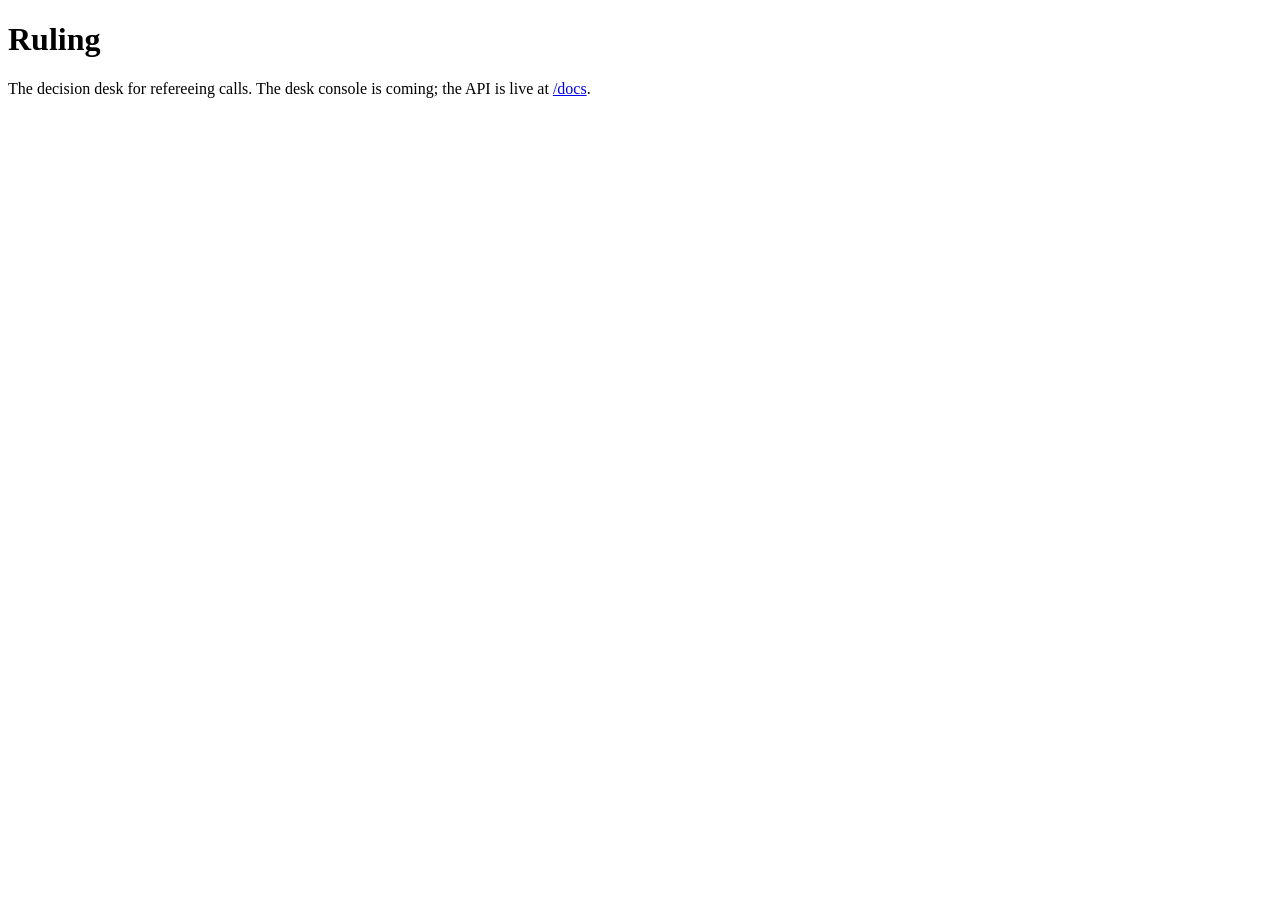
==== web/index.html @ eccac8b1 "build: containerise the desk API and deploy it with azd remote builds" ====
<!doctype html>
<html lang="en">
<head>
  <meta charset="utf-8">
  <meta name="viewport" content="width=device-width, initial-scale=1">
  <title>Ruling</title>
</head>
<body>
  <h1>Ruling</h1>
  <p>The decision desk for refereeing calls. The desk console is coming; the API is live at <a href="/docs">/docs</a>.</p>
</body>
</html>
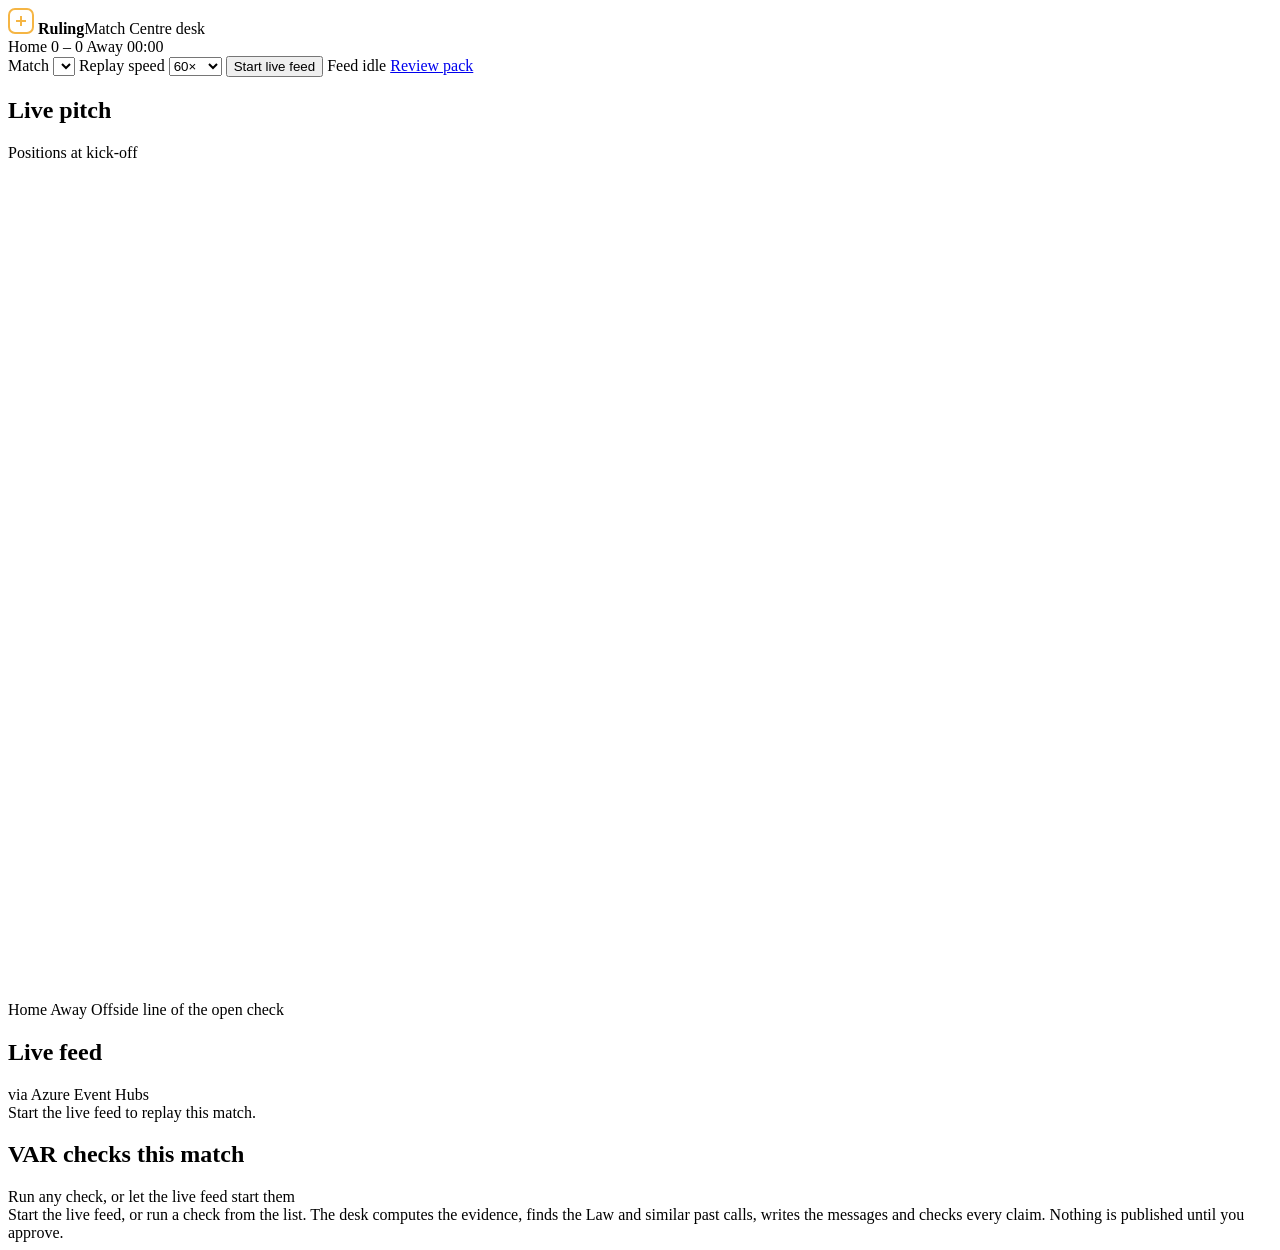
==== commit d0729f72: "feat(web): the desk console, with the live pitch, VAR checks and the approval step Checks already fi" ====
--- a/web/index.html
+++ b/web/index.html
@@ -1,12 +1,62 @@
 <!doctype html>
 <html lang="en">
 <head>
-  <meta charset="utf-8">
-  <meta name="viewport" content="width=device-width, initial-scale=1">
-  <title>Ruling</title>
+<meta charset="utf-8">
+<meta name="viewport" content="width=device-width, initial-scale=1">
+<title>Ruling · Match Centre desk</title>
+<link rel="preconnect" href="https://fonts.googleapis.com">
+<link href="https://fonts.googleapis.com/css2?family=IBM+Plex+Mono:wght@400;500;600&family=IBM+Plex+Sans:wght@400;500;600;700&display=swap" rel="stylesheet">
+<link rel="stylesheet" href="styles.css">
+<link rel="icon" href="favicon.svg" type="image/svg+xml">
 </head>
 <body>
-  <h1>Ruling</h1>
-  <p>The decision desk for refereeing calls. The desk console is coming; the API is live at <a href="/docs">/docs</a>.</p>
+<header class="bar">
+  <div class="brand">
+    <svg width="26" height="26" viewBox="0 0 26 26" aria-hidden="true"><rect x="1" y="1" width="24" height="24" rx="6" fill="none" stroke="#F5B544" stroke-width="2"/><path d="M8 13h10M13 8v10" stroke="#F5B544" stroke-width="2"/></svg>
+    <b>Ruling</b><span class="muted">Match Centre desk</span>
+  </div>
+  <div class="scoreline" aria-live="polite">
+    <span class="team"><span class="dot" id="home-dot"></span><span id="home-name">Home</span></span>
+    <span class="score" id="score">0 – 0</span>
+    <span class="team"><span id="away-name">Away</span><span class="dot" id="away-dot"></span></span>
+    <span class="mono muted" id="clock">00:00</span>
+  </div>
+  <div class="controls">
+    <label class="sr-only" for="match">Match</label>
+    <select class="field" id="match"></select>
+    <label class="small muted" for="speed">Replay speed</label>
+    <select class="field" id="speed"><option value="30">30×</option><option value="60" selected>60×</option><option value="120">120×</option></select>
+    <button type="button" class="btn primary small" id="start">Start live feed</button>
+    <span class="live-chip idle" id="live-chip">Feed idle</span>
+    <a class="small" id="review-link" href="review.html">Review pack</a>
+  </div>
+</header>
+
+<main class="layout">
+  <section class="col-main" aria-label="Live match">
+    <div class="panel">
+      <div class="panel-head"><h2>Live pitch</h2><span class="small muted" id="pitch-note">Positions at kick-off</span></div>
+      <svg class="pitch" id="pitch" viewBox="-12 -12 654 432" role="img" aria-label="The pitch with all players and the ball"></svg>
+      <div class="legend">
+        <span><span class="dot" id="legend-home"></span><span id="legend-home-name">Home</span></span>
+        <span><span class="dot" id="legend-away"></span><span id="legend-away-name">Away</span></span>
+        <span><span style="width:16px;border-top:2px dashed #FF6B6B"></span>Offside line of the open check</span>
+      </div>
+    </div>
+    <div class="panel">
+      <div class="panel-head"><h2>Live feed</h2><span class="small muted">via Azure Event Hubs</span></div>
+      <div class="ticker" id="ticker" aria-live="polite"><div class="muted">Start the live feed to replay this match.</div></div>
+    </div>
+    <div class="panel">
+      <div class="panel-head"><h2>VAR checks this match</h2><span class="small muted">Run any check, or let the live feed start them</span></div>
+      <div class="checks" id="checks"></div>
+    </div>
+  </section>
+
+  <section class="col-side" id="check" aria-label="Active VAR check" aria-live="polite">
+    <div class="panel empty">Start the live feed, or run a check from the list. The desk computes the evidence, finds the Law and similar past calls, writes the messages and checks every claim. Nothing is published until you approve.</div>
+  </section>
+</main>
+<script type="module" src="js/desk.js"></script>
 </body>
 </html>
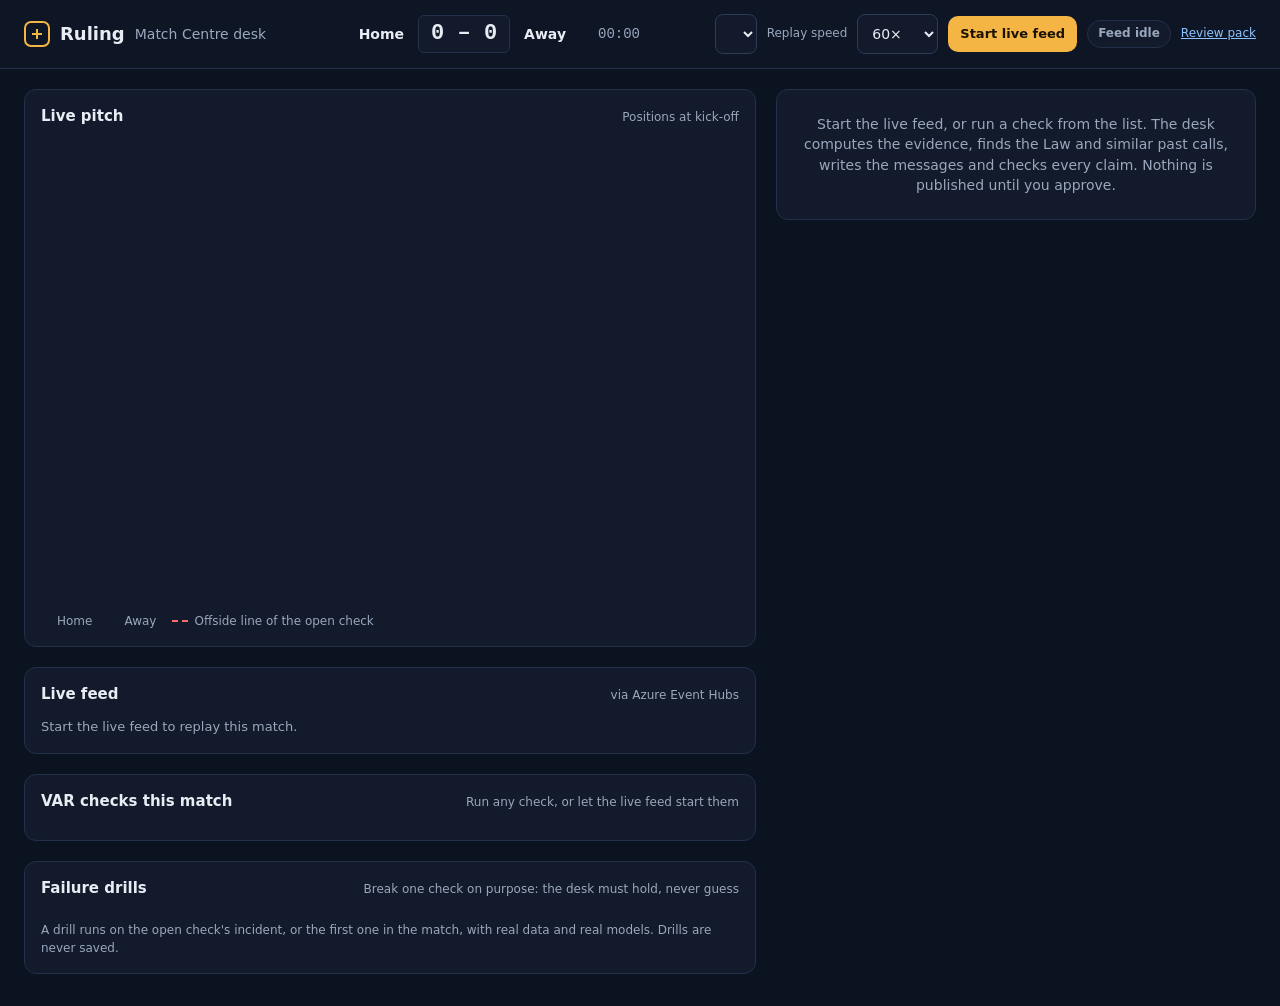
==== commit 69d53483: "feat(web): failure drills on the desk, a stale-feed warning, and live rows for every check A drills " ====
--- a/web/index.html
+++ b/web/index.html
@@ -51,6 +51,11 @@
       <div class="panel-head"><h2>VAR checks this match</h2><span class="small muted">Run any check, or let the live feed start them</span></div>
       <div class="checks" id="checks"></div>
     </div>
+    <div class="panel">
+      <div class="panel-head"><h2>Failure drills</h2><span class="small muted">Break one check on purpose: the desk must hold, never guess</span></div>
+      <div class="drills" id="drills"></div>
+      <p class="small muted" style="margin:10px 0 0">A drill runs on the open check's incident, or the first one in the match, with real data and real models. Drills are never saved.</p>
+    </div>
   </section>
 
   <section class="col-side" id="check" aria-label="Active VAR check" aria-live="polite">
--- a/web/styles.css
+++ b/web/styles.css
@@ -0,0 +1,141 @@
+/* Ruling desk: tokens from the Claude Design canvas "Ruling Desk Console". */
+:root {
+  --ground: #0B1220;
+  --bar: #0E1626;
+  --panel: #121A2B;
+  --inset: #0E1626;
+  --line: #22304A;
+  --line-strong: #2C3B57;
+  --text: #E8ECF3;
+  --muted: #9AA7BD;
+  --soft: #C6CEDC;
+  --accent: #F5B544;
+  --accent-ink: #1A1305;
+  --home: #E14D5F;
+  --away: #3BA3D9;
+  --pitch: #17402B;
+  --onside: #5AA9FF;
+  --offside: #FF6B6B;
+  --ok: #7FD9A8;
+  --ok-dot: #3FCB82;
+  --chip-overturn-bg: #2A2312;
+  --chip-stands-bg: #17263B;
+  --chip-stands-fg: #9AC4FF;
+  --mono: "IBM Plex Mono", ui-monospace, monospace;
+  --sans: "IBM Plex Sans", system-ui, sans-serif;
+}
+
+* { box-sizing: border-box; }
+body { margin: 0; background: var(--ground); color: var(--text); font-family: var(--sans); font-size: 14px; line-height: 1.45; }
+a { color: #8CC2FF; } a:hover { color: #B9DAFF; }
+h1, h2, h3 { margin: 0; }
+h2 { font-size: 15px; font-weight: 600; }
+button, select, input { font: inherit; color: inherit; }
+button { cursor: pointer; }
+button:disabled { cursor: not-allowed; opacity: 0.5; }
+:focus-visible { outline: 2px solid var(--accent); outline-offset: 2px; }
+.mono { font-family: var(--mono); }
+.muted { color: var(--muted); }
+.small { font-size: 12px; }
+.sr-only { position: absolute; width: 1px; height: 1px; overflow: hidden; clip: rect(0 0 0 0); white-space: nowrap; }
+
+/* Header */
+.bar { display: flex; flex-wrap: wrap; align-items: center; gap: 12px 24px; padding: 14px 24px; border-bottom: 1px solid var(--line); background: var(--bar); }
+.brand { display: flex; align-items: center; gap: 10px; }
+.brand b { font-size: 18px; }
+.scoreline { display: flex; align-items: center; gap: 14px; flex: 1 1 360px; justify-content: center; flex-wrap: wrap; }
+.team { display: flex; align-items: center; gap: 8px; font-weight: 600; }
+.dot { width: 10px; height: 10px; border-radius: 50%; display: inline-block; flex: none; }
+.score { font-family: var(--mono); font-size: 22px; font-weight: 600; padding: 2px 12px; border-radius: 6px; background: var(--panel); border: 1px solid var(--line); }
+.controls { display: flex; align-items: center; gap: 10px; flex-wrap: wrap; }
+.field { background: var(--panel); border: 1px solid var(--line-strong); border-radius: 8px; padding: 8px 10px; min-height: 40px; max-width: 100%; }
+.live-chip { display: inline-flex; align-items: center; gap: 6px; padding: 4px 10px; border-radius: 999px; font-size: 12px; font-weight: 600; background: #10261C; color: var(--ok); border: 1px solid #1E4A34; }
+.live-chip.idle { background: var(--panel); color: var(--muted); border-color: var(--line); }
+.live-chip.stale { background: var(--chip-overturn-bg); color: var(--accent); border-color: #5A4512; }
+.drills { display: flex; flex-wrap: wrap; gap: 8px; }
+.drill-banner { border-color: #5A4512; background: var(--chip-overturn-bg); }
+details.caught summary { cursor: pointer; color: var(--soft); font-size: 13px; font-weight: 600; }
+details.caught ul { margin: 8px 0 0; padding-left: 18px; display: flex; flex-direction: column; gap: 4px; font-size: 13px; color: var(--soft); }
+
+/* Layout */
+.layout { display: flex; flex-wrap: wrap; gap: 20px; padding: 20px 24px 32px; max-width: 1440px; margin: 0 auto; }
+.col-main { flex: 999 1 620px; min-width: 0; display: flex; flex-direction: column; gap: 20px; }
+.col-side { flex: 1 1 480px; min-width: 0; display: flex; flex-direction: column; gap: 16px; }
+.panel { background: var(--panel); border: 1px solid var(--line); border-radius: 12px; padding: 16px; }
+.panel-head { display: flex; justify-content: space-between; align-items: baseline; gap: 8px; margin-bottom: 12px; flex-wrap: wrap; }
+.kicker { font-size: 12px; font-weight: 600; letter-spacing: 1.2px; color: var(--accent); text-transform: uppercase; }
+.label { font-size: 12px; font-weight: 600; letter-spacing: 0.8px; color: var(--muted); text-transform: uppercase; }
+
+/* Buttons */
+.btn { padding: 10px 16px; min-height: 44px; border-radius: 10px; border: 1px solid var(--line-strong); background: transparent; font-weight: 600; }
+.btn.primary { border: none; background: var(--accent); color: var(--accent-ink); font-weight: 700; }
+.btn.small { min-height: 36px; padding: 6px 12px; font-size: 13px; }
+
+/* Pitch */
+svg.pitch { width: 100%; height: auto; display: block; }
+.legend { display: flex; flex-wrap: wrap; gap: 16px; margin-top: 12px; font-size: 12px; color: var(--muted); }
+.legend span { display: inline-flex; align-items: center; gap: 6px; }
+
+/* Ticker and check list */
+.ticker { display: flex; flex-direction: column; gap: 4px; font-size: 13px; max-height: 168px; overflow: auto; }
+.ticker div { display: flex; gap: 12px; }
+.ticker .mono { color: var(--muted); width: 64px; flex: none; }
+.checks { display: flex; flex-direction: column; gap: 8px; }
+.check-row { display: flex; align-items: center; gap: 14px; width: 100%; text-align: left; padding: 12px 14px; min-height: 52px; border-radius: 10px; border: 1px solid var(--line); background: var(--inset); }
+.check-row[aria-current="true"] { border-color: var(--accent); background: #1A1F2E; }
+.check-row .time { font-family: var(--mono); color: var(--muted); width: 56px; flex: none; }
+.check-row .what { flex: 1; font-weight: 600; }
+.chip { padding: 3px 9px; border-radius: 999px; font-size: 12px; font-weight: 600; white-space: nowrap; }
+.chip.overturn { background: var(--chip-overturn-bg); color: var(--accent); }
+.chip.stands { background: var(--chip-stands-bg); color: var(--chip-stands-fg); }
+.chip.waiting { background: var(--accent); color: var(--accent-ink); }
+.chip.idle { background: var(--panel); color: var(--muted); border: 1px solid var(--line); }
+.chip.held { background: #2B1A1D; color: #FF9A9A; }
+
+/* Active check */
+.verdict-title { font-size: 30px; font-weight: 700; line-height: 1.15; }
+.pills { display: flex; gap: 8px; margin-top: 12px; flex-wrap: wrap; }
+.pill { padding: 4px 10px; border-radius: 6px; background: var(--inset); border: 1px solid var(--line); font-size: 12px; }
+.facts { margin: 12px 0 0; padding-left: 18px; display: flex; flex-direction: column; gap: 6px; }
+.split { display: flex; flex-wrap: wrap; gap: 16px; }
+.split > .panel { flex: 1 1 220px; }
+.big-number { font-size: 26px; font-weight: 700; margin-top: 6px; }
+.steps { list-style: none; margin: 0; padding: 0; display: grid; grid-template-columns: repeat(2, minmax(0, 1fr)); gap: 8px 16px; }
+.steps li { display: flex; align-items: center; gap: 10px; min-height: 28px; }
+.steps li .dot { width: 8px; height: 8px; background: var(--line-strong); }
+.steps li.done .dot { background: var(--ok-dot); }
+.steps li.active .dot { background: var(--accent); }
+.steps li span:nth-child(2) { flex: 1; }
+.tabs { display: flex; gap: 6px; margin: 12px 0; flex-wrap: wrap; }
+.tab { padding: 8px 12px; min-height: 36px; border-radius: 8px; border: 1px solid var(--line-strong); background: transparent; color: var(--soft); font-size: 13px; font-weight: 600; }
+.tab[aria-selected="true"] { background: var(--line); color: #fff; }
+.draft { background: var(--inset); border: 1px solid var(--line); border-radius: 10px; padding: 14px; min-height: 96px; white-space: pre-line; }
+.draft ul { margin: 0; padding-left: 18px; white-space: normal; }
+.actions { display: flex; gap: 10px; margin-top: 14px; flex-wrap: wrap; align-items: center; }
+.empty { color: var(--muted); padding: 24px 8px; text-align: center; }
+.ok { color: var(--ok); }
+.warn { color: #FF9A9A; }
+
+/* Tables (review pack) */
+.table-box { overflow-x: auto; }
+table { width: 100%; min-width: 1100px; border-collapse: collapse; }
+th { text-align: left; color: var(--muted); font-size: 12px; letter-spacing: 0.4px; font-weight: 600; padding: 12px 14px; border-bottom: 1px solid var(--line); }
+td { padding: 14px; border-bottom: 1px solid #1A2438; vertical-align: top; }
+.tiles { display: flex; flex-wrap: wrap; gap: 16px; }
+.tile { flex: 1 1 220px; }
+
+/* Phone (fan card) */
+.phone { max-width: 390px; margin: 24px auto; padding: 20px 18px; display: flex; flex-direction: column; gap: 16px; font-size: 15px; line-height: 1.5; }
+.phone .verdict-title { font-size: 26px; }
+.lang { display: flex; gap: 8px; }
+.lang button { flex: 1; min-height: 44px; border-radius: 10px; border: 1px solid var(--line-strong); background: transparent; color: var(--soft); }
+.lang button[aria-pressed="true"] { border-color: var(--accent); background: #1A1F2E; color: #fff; font-weight: 600; }
+
+@media (max-width: 640px) {
+  .bar, .layout { padding-left: 16px; padding-right: 16px; }
+  .steps { grid-template-columns: minmax(0, 1fr); }
+  .verdict-title { font-size: 24px; }
+  .controls { width: 100%; }
+  .check-row { flex-wrap: wrap; gap: 4px 12px; }
+  .check-row .muted { order: 3; flex-basis: 100%; padding-left: 68px; }
+}
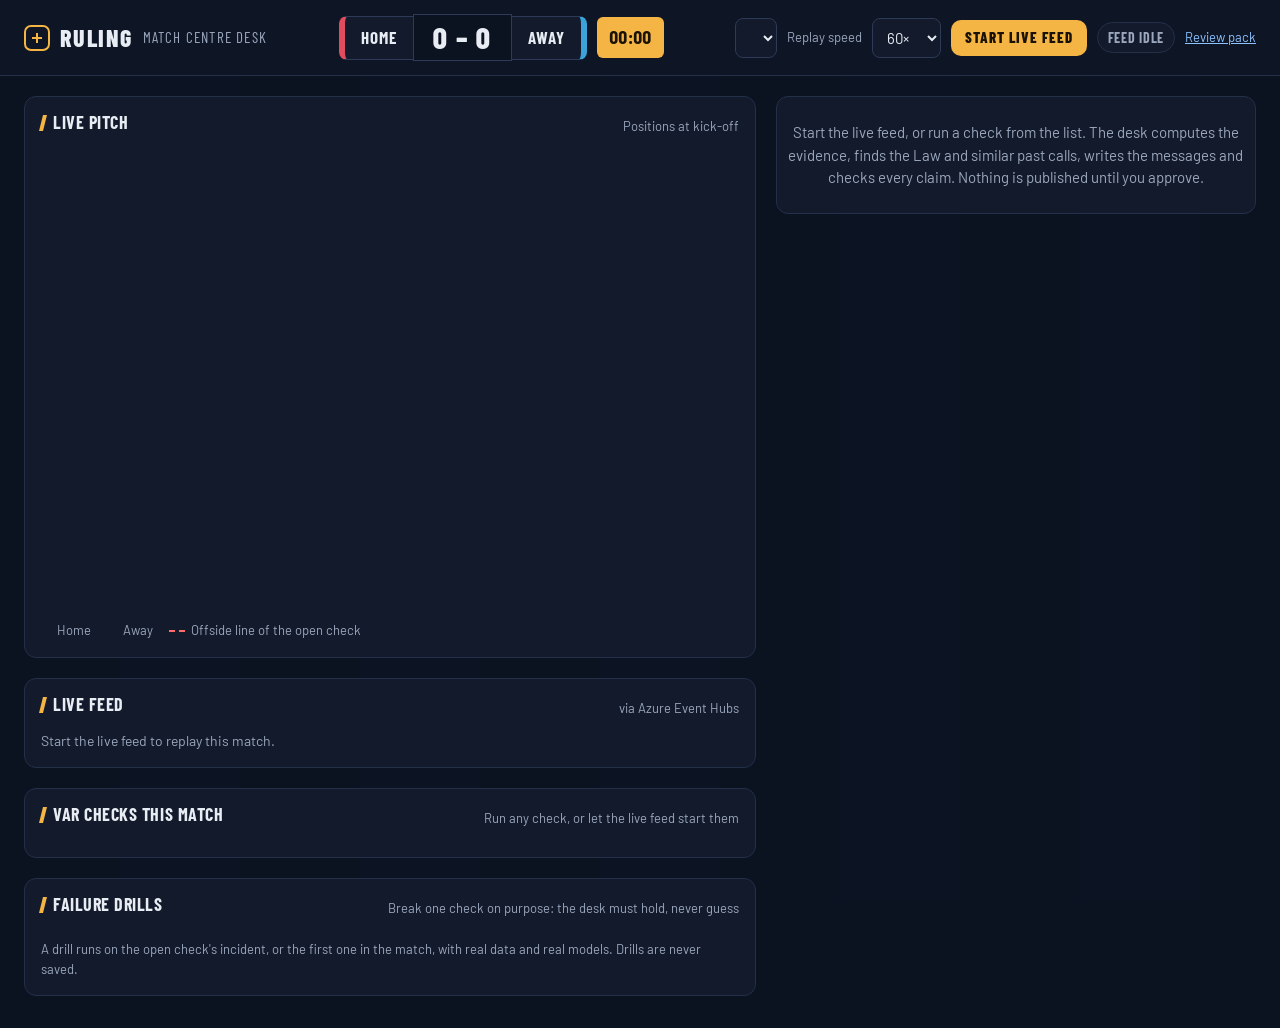
==== commit 85235d5d: "feat(web): football broadcast typography across the desk, fan card and review pack Barlow Condensed " ====
--- a/web/index.html
+++ b/web/index.html
@@ -5,7 +5,7 @@
 <meta name="viewport" content="width=device-width, initial-scale=1">
 <title>Ruling · Match Centre desk</title>
 <link rel="preconnect" href="https://fonts.googleapis.com">
-<link href="https://fonts.googleapis.com/css2?family=IBM+Plex+Mono:wght@400;500;600&family=IBM+Plex+Sans:wght@400;500;600;700&display=swap" rel="stylesheet">
+<link href="https://fonts.googleapis.com/css2?family=Barlow+Condensed:wght@500;600;700;800&family=Barlow:wght@400;500;600;700&display=swap" rel="stylesheet">
 <link rel="stylesheet" href="styles.css">
 <link rel="icon" href="favicon.svg" type="image/svg+xml">
 </head>
--- a/web/styles.css
+++ b/web/styles.css
@@ -1,4 +1,5 @@
-/* Ruling desk: tokens from the Claude Design canvas "Ruling Desk Console". */
+/* Ruling desk. Colours from the Claude Design canvas "Ruling Desk Console"; type set like football
+   broadcast graphics: Barlow Condensed for display, labels and every number, Barlow for reading. */
 :root {
   --ground: #0B1220;
   --bar: #0E1626;
@@ -21,41 +22,57 @@
   --chip-overturn-bg: #2A2312;
   --chip-stands-bg: #17263B;
   --chip-stands-fg: #9AC4FF;
-  --mono: "IBM Plex Mono", ui-monospace, monospace;
-  --sans: "IBM Plex Sans", system-ui, sans-serif;
+  --display: "Barlow Condensed", "Arial Narrow", sans-serif;
+  --mono: "Barlow Condensed", "Arial Narrow", sans-serif;  /* numbers: condensed, tabular */
+  --sans: "Barlow", system-ui, sans-serif;
 }
 
 * { box-sizing: border-box; }
-body { margin: 0; background: var(--ground); color: var(--text); font-family: var(--sans); font-size: 14px; line-height: 1.45; }
+/* The ground carries faint mowing stripes, as a pitch does under floodlights. */
+body { margin: 0; color: var(--text); font-family: var(--sans); font-size: 15px; line-height: 1.5;
+  background: repeating-linear-gradient(90deg, var(--ground) 0 120px, #0C1424 120px 240px) fixed, var(--ground); }
 a { color: #8CC2FF; } a:hover { color: #B9DAFF; }
-h1, h2, h3 { margin: 0; }
-h2 { font-size: 15px; font-weight: 600; }
+h1, h2, h3 { margin: 0; font-family: var(--display); font-weight: 700; text-transform: uppercase; letter-spacing: 0.03em; line-height: 1.1; }
+h1 { font-size: 34px; font-weight: 800; }
+/* Panel titles sit like broadcast lower thirds: condensed capitals behind an amber bar. */
+h2 { font-size: 18px; display: flex; align-items: center; gap: 8px; }
+h2::before { content: ""; width: 4px; height: 16px; background: var(--accent); transform: skewX(-14deg); flex: none; }
 button, select, input { font: inherit; color: inherit; }
 button { cursor: pointer; }
 button:disabled { cursor: not-allowed; opacity: 0.5; }
 :focus-visible { outline: 2px solid var(--accent); outline-offset: 2px; }
-.mono { font-family: var(--mono); }
+.mono { font-family: var(--mono); font-variant-numeric: tabular-nums; letter-spacing: 0.02em; }
 .muted { color: var(--muted); }
-.small { font-size: 12px; }
+.small { font-size: 13px; }
 .sr-only { position: absolute; width: 1px; height: 1px; overflow: hidden; clip: rect(0 0 0 0); white-space: nowrap; }
 
 /* Header */
 .bar { display: flex; flex-wrap: wrap; align-items: center; gap: 12px 24px; padding: 14px 24px; border-bottom: 1px solid var(--line); background: var(--bar); }
 .brand { display: flex; align-items: center; gap: 10px; }
-.brand b { font-size: 18px; }
-.scoreline { display: flex; align-items: center; gap: 14px; flex: 1 1 360px; justify-content: center; flex-wrap: wrap; }
+.brand b { font-family: var(--display); font-size: 24px; font-weight: 800; text-transform: uppercase; letter-spacing: 0.06em; }
+.brand .muted { font-family: var(--display); font-size: 15px; text-transform: uppercase; letter-spacing: 0.08em; }
+.scoreline { display: flex; align-items: center; gap: 8px 0; flex: 1 1 360px; justify-content: center; flex-wrap: wrap; }
 .team { display: flex; align-items: center; gap: 8px; font-weight: 600; }
 .dot { width: 10px; height: 10px; border-radius: 50%; display: inline-block; flex: none; }
-.score { font-family: var(--mono); font-size: 22px; font-weight: 600; padding: 2px 12px; border-radius: 6px; background: var(--panel); border: 1px solid var(--line); }
+.score { font-family: var(--display); font-variant-numeric: tabular-nums; font-size: 24px; font-weight: 800; padding: 2px 12px; border-radius: 6px; background: var(--panel); border: 1px solid var(--line); }
+/* The header scoreline as a broadcast scorebug: team-colour edges, the score boxed, the clock in amber */
+.scoreline > .team { min-height: 44px; padding: 0 16px; background: var(--panel); border: 1px solid var(--line-strong); font-family: var(--display);
+  text-transform: uppercase; letter-spacing: 0.06em; font-size: 17px; font-weight: 700; }
+.scoreline > .team:first-child { border-left: 6px solid var(--home); border-right: none; border-radius: 8px 0 0 8px; }
+.scoreline > .team:nth-child(3) { border-right: 6px solid var(--away); border-left: none; border-radius: 0 8px 8px 0; }
+.scoreline > .team .dot { display: none; }
+.scoreline > .score { min-height: 44px; display: flex; align-items: center; border-radius: 0; background: var(--ground); border: 1px solid var(--line-strong); padding: 0 18px; font-size: 30px; letter-spacing: 0.04em; }
+.scoreline > #clock { margin-left: 10px; padding: 6px 12px; border-radius: 6px; background: var(--accent); color: var(--accent-ink); font-weight: 700; font-size: 19px; }
 .controls { display: flex; align-items: center; gap: 10px; flex-wrap: wrap; }
 .field { background: var(--panel); border: 1px solid var(--line-strong); border-radius: 8px; padding: 8px 10px; min-height: 40px; max-width: 100%; }
-.live-chip { display: inline-flex; align-items: center; gap: 6px; padding: 4px 10px; border-radius: 999px; font-size: 12px; font-weight: 600; background: #10261C; color: var(--ok); border: 1px solid #1E4A34; }
+.live-chip { display: inline-flex; align-items: center; gap: 6px; padding: 4px 10px; border-radius: 999px; font-family: var(--display); font-size: 14px; font-weight: 700;
+  text-transform: uppercase; letter-spacing: 0.05em; background: #10261C; color: var(--ok); border: 1px solid #1E4A34; }
 .live-chip.idle { background: var(--panel); color: var(--muted); border-color: var(--line); }
 .live-chip.stale { background: var(--chip-overturn-bg); color: var(--accent); border-color: #5A4512; }
 .drills { display: flex; flex-wrap: wrap; gap: 8px; }
 .drill-banner { border-color: #5A4512; background: var(--chip-overturn-bg); }
-details.caught summary { cursor: pointer; color: var(--soft); font-size: 13px; font-weight: 600; }
-details.caught ul { margin: 8px 0 0; padding-left: 18px; display: flex; flex-direction: column; gap: 4px; font-size: 13px; color: var(--soft); }
+details.caught summary { cursor: pointer; color: var(--soft); font-size: 14px; font-weight: 600; }
+details.caught ul { margin: 8px 0 0; padding-left: 18px; display: flex; flex-direction: column; gap: 4px; font-size: 14px; color: var(--soft); }
 
 /* Layout */
 .layout { display: flex; flex-wrap: wrap; gap: 20px; padding: 20px 24px 32px; max-width: 1440px; margin: 0 auto; }
@@ -63,29 +80,30 @@
 .col-side { flex: 1 1 480px; min-width: 0; display: flex; flex-direction: column; gap: 16px; }
 .panel { background: var(--panel); border: 1px solid var(--line); border-radius: 12px; padding: 16px; }
 .panel-head { display: flex; justify-content: space-between; align-items: baseline; gap: 8px; margin-bottom: 12px; flex-wrap: wrap; }
-.kicker { font-size: 12px; font-weight: 600; letter-spacing: 1.2px; color: var(--accent); text-transform: uppercase; }
-.label { font-size: 12px; font-weight: 600; letter-spacing: 0.8px; color: var(--muted); text-transform: uppercase; }
+.kicker { font-family: var(--display); font-size: 15px; font-weight: 700; letter-spacing: 0.1em; color: var(--accent); text-transform: uppercase; }
+.label { font-family: var(--display); font-size: 14px; font-weight: 700; letter-spacing: 0.08em; color: var(--muted); text-transform: uppercase; }
 
 /* Buttons */
-.btn { padding: 10px 16px; min-height: 44px; border-radius: 10px; border: 1px solid var(--line-strong); background: transparent; font-weight: 600; }
-.btn.primary { border: none; background: var(--accent); color: var(--accent-ink); font-weight: 700; }
-.btn.small { min-height: 36px; padding: 6px 12px; font-size: 13px; }
+.btn { padding: 10px 18px; min-height: 44px; border-radius: 10px; border: 1px solid var(--line-strong); background: transparent;
+  font-family: var(--display); font-size: 16px; font-weight: 700; text-transform: uppercase; letter-spacing: 0.06em; }
+.btn.primary { border: none; background: var(--accent); color: var(--accent-ink); font-weight: 800; }
+.btn.small { min-height: 36px; padding: 6px 14px; font-size: 15px; }
 
 /* Pitch */
 svg.pitch { width: 100%; height: auto; display: block; }
-.legend { display: flex; flex-wrap: wrap; gap: 16px; margin-top: 12px; font-size: 12px; color: var(--muted); }
+.legend { display: flex; flex-wrap: wrap; gap: 16px; margin-top: 12px; font-size: 13px; color: var(--muted); }
 .legend span { display: inline-flex; align-items: center; gap: 6px; }
 
 /* Ticker and check list */
-.ticker { display: flex; flex-direction: column; gap: 4px; font-size: 13px; max-height: 168px; overflow: auto; }
+.ticker { display: flex; flex-direction: column; gap: 4px; font-size: 14px; max-height: 168px; overflow: auto; }
 .ticker div { display: flex; gap: 12px; }
-.ticker .mono { color: var(--muted); width: 64px; flex: none; }
+.ticker .mono { color: var(--accent); width: 56px; flex: none; font-weight: 700; font-size: 15px; }
 .checks { display: flex; flex-direction: column; gap: 8px; }
-.check-row { display: flex; align-items: center; gap: 14px; width: 100%; text-align: left; padding: 12px 14px; min-height: 52px; border-radius: 10px; border: 1px solid var(--line); background: var(--inset); }
-.check-row[aria-current="true"] { border-color: var(--accent); background: #1A1F2E; }
-.check-row .time { font-family: var(--mono); color: var(--muted); width: 56px; flex: none; }
-.check-row .what { flex: 1; font-weight: 600; }
-.chip { padding: 3px 9px; border-radius: 999px; font-size: 12px; font-weight: 600; white-space: nowrap; }
+.check-row { display: flex; align-items: center; gap: 14px; width: 100%; text-align: left; padding: 12px 14px; min-height: 56px; border-radius: 10px; border: 1px solid var(--line); background: var(--inset); }
+.check-row[aria-current="true"] { border-color: var(--accent); background: #1A1F2E; box-shadow: inset 4px 0 0 var(--accent); }
+.check-row .time { font-family: var(--mono); font-variant-numeric: tabular-nums; color: var(--accent); width: 56px; flex: none; font-size: 18px; font-weight: 700; }
+.check-row .what { flex: 1; font-family: var(--display); font-weight: 700; font-size: 18px; text-transform: uppercase; letter-spacing: 0.04em; }
+.chip { padding: 3px 10px; border-radius: 999px; font-family: var(--display); font-size: 14px; font-weight: 700; text-transform: uppercase; letter-spacing: 0.05em; white-space: nowrap; }
 .chip.overturn { background: var(--chip-overturn-bg); color: var(--accent); }
 .chip.stands { background: var(--chip-stands-bg); color: var(--chip-stands-fg); }
 .chip.waiting { background: var(--accent); color: var(--accent-ink); }
@@ -93,24 +111,42 @@
 .chip.held { background: #2B1A1D; color: #FF9A9A; }
 
 /* Active check */
-.verdict-title { font-size: 30px; font-weight: 700; line-height: 1.15; }
+/* The decision reads like the on-screen graphic: heavy condensed capitals. */
+.verdict-title { font-family: var(--display); font-size: 40px; font-weight: 800; line-height: 1; text-transform: uppercase; letter-spacing: 0.02em; }
 .pills { display: flex; gap: 8px; margin-top: 12px; flex-wrap: wrap; }
-.pill { padding: 4px 10px; border-radius: 6px; background: var(--inset); border: 1px solid var(--line); font-size: 12px; }
+.pill { padding: 4px 10px; border-radius: 6px; background: var(--inset); border: 1px solid var(--line); font-size: 13px; }
+.pill b { font-family: var(--display); font-size: 15px; }
 .facts { margin: 12px 0 0; padding-left: 18px; display: flex; flex-direction: column; gap: 6px; }
 .split { display: flex; flex-wrap: wrap; gap: 16px; }
 .split > .panel { flex: 1 1 220px; }
-.big-number { font-size: 26px; font-weight: 700; margin-top: 6px; }
-.steps { list-style: none; margin: 0; padding: 0; display: grid; grid-template-columns: repeat(2, minmax(0, 1fr)); gap: 8px 16px; }
-.steps li { display: flex; align-items: center; gap: 10px; min-height: 28px; }
-.steps li .dot { width: 8px; height: 8px; background: var(--line-strong); }
-.steps li.done .dot { background: var(--ok-dot); }
-.steps li.active .dot { background: var(--accent); }
-.steps li span:nth-child(2) { flex: 1; }
+.big-number { font-family: var(--display); font-variant-numeric: tabular-nums; font-size: 40px; font-weight: 800; line-height: 1; margin-top: 6px; color: var(--accent); }
+/* The crew line-up: one character card per agent */
+.steps { list-style: none; margin: 0; padding: 0; display: grid; grid-template-columns: repeat(4, minmax(0, 1fr)); gap: 10px; }
+.crew-card { display: flex; flex-direction: column; align-items: center; text-align: center; gap: 2px; padding: 10px 6px 8px; border-radius: 10px;
+  background: var(--inset); border: 1px solid var(--line); position: relative; transition: border-color .3s, box-shadow .3s, opacity .3s; }
+.crew-card .avatar { width: 48px; height: 48px; border-radius: 50%; display: grid; place-items: center; overflow: hidden; margin-bottom: 4px;
+  background: var(--panel); border: 2px solid var(--line-strong); font-weight: 700; color: #FF9A9A; }
+.crew-card .avatar img { image-rendering: pixelated; display: block; }
+.crew-card b { font-family: var(--display); font-size: 16px; font-weight: 700; text-transform: uppercase; letter-spacing: 0.03em; white-space: nowrap; }
+.crew-card .role { font-size: 12px; color: var(--muted); line-height: 1.3; }
+.crew-card .status { font-family: var(--mono); font-variant-numeric: tabular-nums; font-size: 14px; font-weight: 600; color: var(--soft); margin-top: 2px; }
+.crew-card.done .avatar { border-color: var(--ok-dot); }
+.crew-card.done::after { content: "✓"; position: absolute; top: 6px; right: 8px; font-size: 12px; font-weight: 700; color: var(--ok); }
+.crew-card.active { border-color: var(--accent); box-shadow: 0 0 0 1px var(--accent), 0 0 18px rgba(245, 181, 68, 0.25); }
+.crew-card.active .avatar { border-color: var(--accent); animation: crew-bob 0.9s ease-in-out infinite alternate; }
+.crew-card.active .status { color: var(--accent); }
+.crew-card.skipped, .crew-card:not(.done):not(.active):not(.failsafe) { opacity: 0.55; }
+.crew-card.failsafe { border-color: #FF9A9A; }
+.crew-card.failsafe .avatar { border-color: #FF9A9A; }
+@keyframes crew-bob { from { transform: translateY(0); } to { transform: translateY(-3px); } }
+@media (prefers-reduced-motion: reduce) { .crew-card.active .avatar { animation: none; } }
 .tabs { display: flex; gap: 6px; margin: 12px 0; flex-wrap: wrap; }
-.tab { padding: 8px 12px; min-height: 36px; border-radius: 8px; border: 1px solid var(--line-strong); background: transparent; color: var(--soft); font-size: 13px; font-weight: 600; }
-.tab[aria-selected="true"] { background: var(--line); color: #fff; }
+.tab { padding: 8px 14px; min-height: 36px; border-radius: 8px; border: 1px solid var(--line-strong); background: transparent; color: var(--soft);
+  font-family: var(--display); font-size: 15px; font-weight: 700; text-transform: uppercase; letter-spacing: 0.05em; }
+.tab[aria-selected="true"] { background: var(--line); color: #fff; box-shadow: inset 0 -3px 0 var(--accent); }
 .draft { background: var(--inset); border: 1px solid var(--line); border-radius: 10px; padding: 14px; min-height: 96px; white-space: pre-line; }
 .draft ul { margin: 0; padding-left: 18px; white-space: normal; }
+.announce { display: flex; gap: 10px; margin-top: 12px; flex-wrap: wrap; align-items: center; white-space: normal; }
 .actions { display: flex; gap: 10px; margin-top: 14px; flex-wrap: wrap; align-items: center; }
 .empty { color: var(--muted); padding: 24px 8px; text-align: center; }
 .ok { color: var(--ok); }
@@ -119,22 +155,50 @@
 /* Tables (review pack) */
 .table-box { overflow-x: auto; }
 table { width: 100%; min-width: 1100px; border-collapse: collapse; }
-th { text-align: left; color: var(--muted); font-size: 12px; letter-spacing: 0.4px; font-weight: 600; padding: 12px 14px; border-bottom: 1px solid var(--line); }
+th { text-align: left; color: var(--muted); font-family: var(--display); font-size: 14px; font-weight: 700; text-transform: uppercase; letter-spacing: 0.08em;
+  padding: 12px 14px; border-bottom: 1px solid var(--line); }
 td { padding: 14px; border-bottom: 1px solid #1A2438; vertical-align: top; }
+td.mono { font-size: 17px; font-weight: 700; color: var(--accent); }
 .tiles { display: flex; flex-wrap: wrap; gap: 16px; }
-.tile { flex: 1 1 220px; }
+.tile { flex: 1 1 200px; }
+.tile-value { font-family: var(--display); font-variant-numeric: tabular-nums; font-size: 38px; font-weight: 800; line-height: 1.05; margin-top: 4px; }
+
+/* Key Match Incidents panel (review pack) */
+.kmi-grid { display: grid; grid-template-columns: repeat(auto-fill, minmax(min(100%, 520px), 1fr)); gap: 16px; margin-top: 12px; }
+.kmi-card { background: var(--inset); border: 1px solid var(--line); border-radius: 12px; padding: 14px 16px; }
+.kmi-head { display: flex; flex-wrap: wrap; align-items: center; gap: 10px; padding-bottom: 10px; border-bottom: 1px solid var(--line); }
+.kmi-head b { font-family: var(--display); font-size: 19px; text-transform: uppercase; letter-spacing: 0.04em; }
+.kmi-head .mono { font-size: 19px; font-weight: 700; color: var(--accent); }
+.kmi-seats { list-style: none; margin: 10px 0 0; padding: 0; display: flex; flex-direction: column; gap: 10px; }
+.kmi-seats li { display: flex; gap: 12px; align-items: flex-start; }
+.kmi-seats li.dissent { padding: 8px; margin: 0 -8px; border-radius: 8px; background: rgba(245, 181, 68, 0.08); }
+.seat-badge { width: 44px; height: 44px; border-radius: 50%; flex: none; display: grid; place-items: center; overflow: hidden; background: var(--panel); border: 2px solid var(--line-strong); }
+.seat-badge img { image-rendering: pixelated; display: block; }
+.kmi-seats li.dissent .seat-badge { border-color: var(--accent); }
+.seat-line { display: flex; flex-wrap: wrap; align-items: center; gap: 8px; }
+.seat-line b { font-family: var(--display); font-size: 17px; text-transform: uppercase; letter-spacing: 0.04em; }
+.vote { font-family: var(--display); font-size: 14px; font-weight: 700; text-transform: uppercase; letter-spacing: 0.05em; padding: 2px 9px; border-radius: 999px; }
+.vote.yes { background: #10261C; color: var(--ok); }
+.vote.no { background: #2A1518; color: #FF9A9A; }
 
 /* Phone (fan card) */
-.phone { max-width: 390px; margin: 24px auto; padding: 20px 18px; display: flex; flex-direction: column; gap: 16px; font-size: 15px; line-height: 1.5; }
-.phone .verdict-title { font-size: 26px; }
-.lang { display: flex; gap: 8px; }
-.lang button { flex: 1; min-height: 44px; border-radius: 10px; border: 1px solid var(--line-strong); background: transparent; color: var(--soft); }
+.phone { max-width: 390px; margin: 24px auto; padding: 20px 18px; display: flex; flex-direction: column; gap: 16px; font-size: 16px; line-height: 1.5; }
+.phone .verdict-title { font-size: 36px; }
+.phone-title { font-family: var(--display); font-size: 20px; font-weight: 800; text-transform: uppercase; letter-spacing: 0.05em; }
+.phone .team { font-family: var(--display); text-transform: uppercase; letter-spacing: 0.04em; font-size: 16px; line-height: 1.15; }
+.lang { display: grid; grid-template-columns: repeat(3, 1fr); gap: 8px; }
+.lang button { min-height: 44px; padding: 6px 4px; border-radius: 10px; border: 1px solid var(--line-strong); background: transparent; color: var(--soft); font-size: 15px; font-weight: 500; }
+.listen { display: flex; gap: 10px; align-items: center; flex-wrap: wrap; padding: 0 16px 16px; }
 .lang button[aria-pressed="true"] { border-color: var(--accent); background: #1A1F2E; color: #fff; font-weight: 600; }
 
 @media (max-width: 640px) {
   .bar, .layout { padding-left: 16px; padding-right: 16px; }
-  .steps { grid-template-columns: minmax(0, 1fr); }
-  .verdict-title { font-size: 24px; }
+  .steps { grid-template-columns: repeat(2, minmax(0, 1fr)); }
+  .scoreline > .team { font-size: 13px; letter-spacing: 0.03em; padding: 0 8px; max-width: 34vw; text-align: center; line-height: 1.15; }
+  .scoreline > .score { font-size: 22px; padding: 0 10px; }
+  .scoreline > #clock { margin-left: 8px; font-size: 15px; }
+  .verdict-title { font-size: 32px; }
+  h1 { font-size: 28px; }
   .controls { width: 100%; }
   .check-row { flex-wrap: wrap; gap: 4px 12px; }
   .check-row .muted { order: 3; flex-basis: 100%; padding-left: 68px; }
